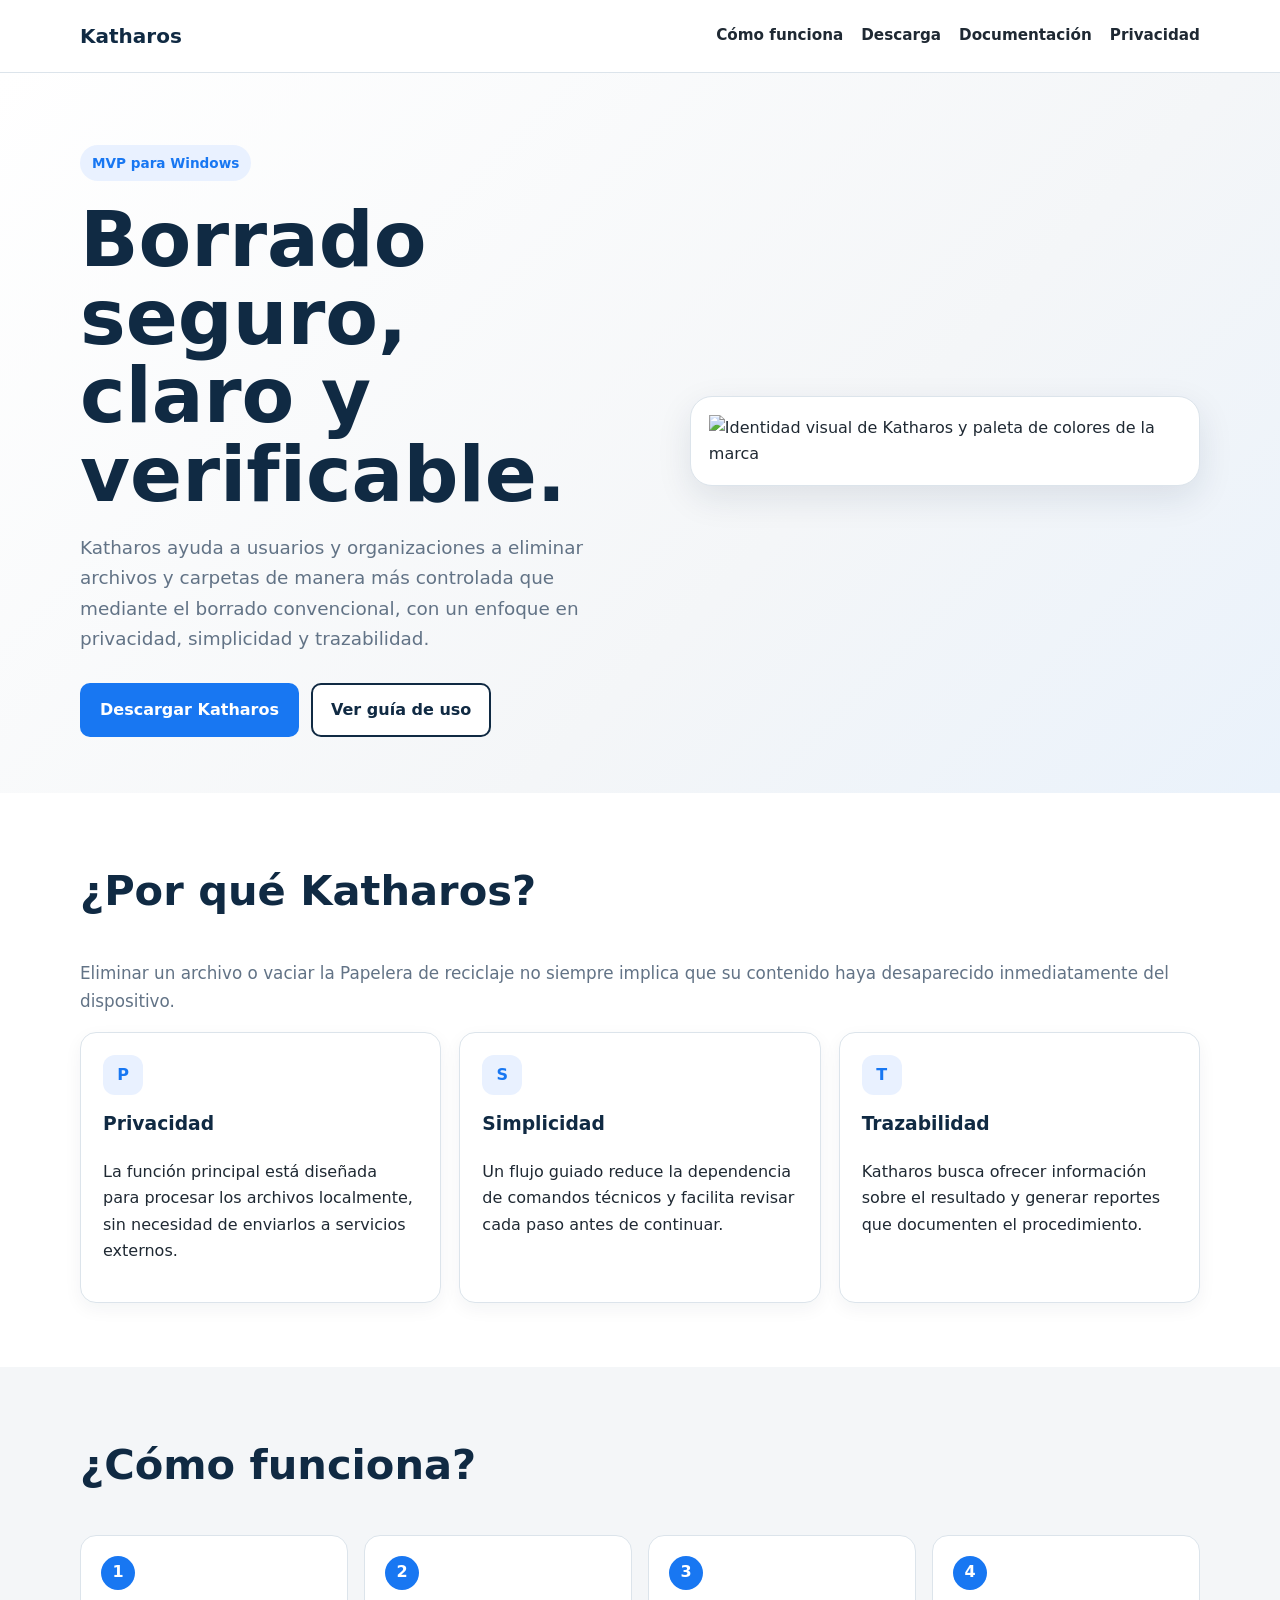
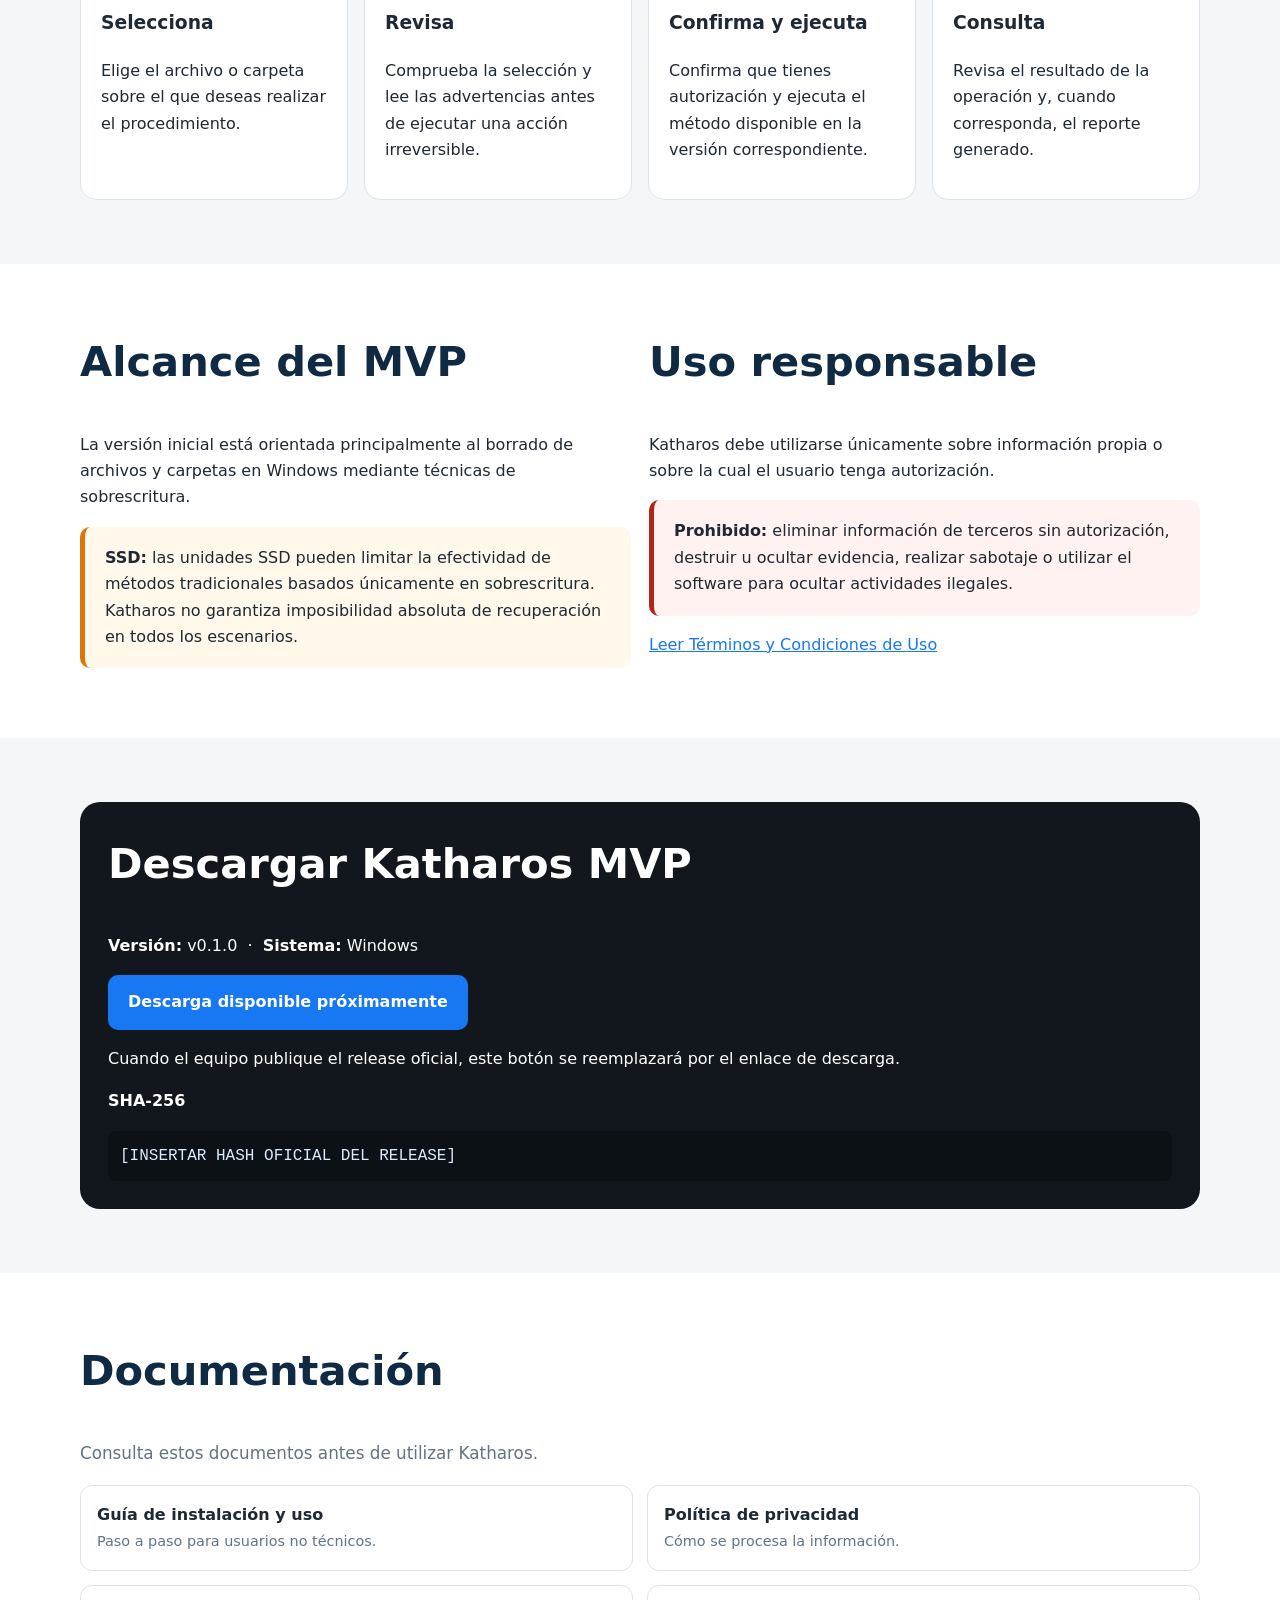
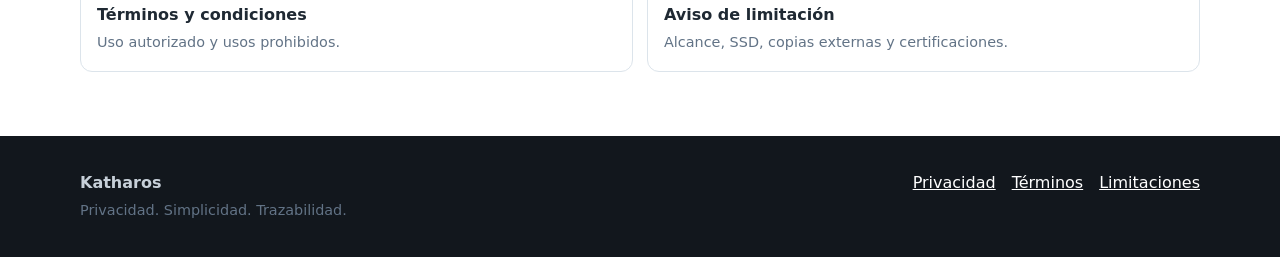
==== index.html @ a7ba5a55 "Primera versión landing Katharos" ====
<!doctype html>
<html lang="es">
<head>
  <meta charset="utf-8">
  <meta name="viewport" content="width=device-width, initial-scale=1">
  <meta name="description" content="Katharos: borrado seguro, claro y verificable para Windows.">
  <title>Katharos | Borrado seguro, claro y verificable</title>
  <link rel="stylesheet" href="styles.css">
</head>
<body>
<a class="skip-link" href="#contenido">Saltar al contenido</a>
<header>
  <div class="container nav">
    <a class="brand" href="index.html">Katharos</a>
    <nav class="nav-links" aria-label="Navegación principal">
      <a href="#como-funciona">Cómo funciona</a>
      <a href="#descarga">Descarga</a>
      <a href="#documentacion">Documentación</a>
      <a href="privacy.html">Privacidad</a>
    </nav>
  </div>
</header>
<main id="contenido">
  <section class="hero">
    <div class="container hero-grid">
      <div>
        <span class="eyebrow">MVP para Windows</span>
        <h1>Borrado seguro, claro y verificable.</h1>
        <p>Katharos ayuda a usuarios y organizaciones a eliminar archivos y carpetas de manera más controlada que mediante el borrado convencional, con un enfoque en privacidad, simplicidad y trazabilidad.</p>
        <div class="actions">
          <a class="btn btn-primary" href="#descarga">Descargar Katharos</a>
          <a class="btn btn-secondary" href="guide.html">Ver guía de uso</a>
        </div>
      </div>
      <div class="hero-card">
        <img src="assets/katharos-brand.png" alt="Identidad visual de Katharos y paleta de colores de la marca">
      </div>
    </div>
  </section>

  <section>
    <div class="container">
      <h2>¿Por qué Katharos?</h2>
      <p class="lead">Eliminar un archivo o vaciar la Papelera de reciclaje no siempre implica que su contenido haya desaparecido inmediatamente del dispositivo.</p>
      <div class="grid-3">
        <article class="card"><div class="icon">P</div><h3>Privacidad</h3><p>La función principal está diseñada para procesar los archivos localmente, sin necesidad de enviarlos a servicios externos.</p></article>
        <article class="card"><div class="icon">S</div><h3>Simplicidad</h3><p>Un flujo guiado reduce la dependencia de comandos técnicos y facilita revisar cada paso antes de continuar.</p></article>
        <article class="card"><div class="icon">T</div><h3>Trazabilidad</h3><p>Katharos busca ofrecer información sobre el resultado y generar reportes que documenten el procedimiento.</p></article>
      </div>
    </div>
  </section>

  <section id="como-funciona" class="section-alt">
    <div class="container">
      <h2>¿Cómo funciona?</h2>
      <div class="steps">
        <div class="step"><h3>Selecciona</h3><p>Elige el archivo o carpeta sobre el que deseas realizar el procedimiento.</p></div>
        <div class="step"><h3>Revisa</h3><p>Comprueba la selección y lee las advertencias antes de ejecutar una acción irreversible.</p></div>
        <div class="step"><h3>Confirma y ejecuta</h3><p>Confirma que tienes autorización y ejecuta el método disponible en la versión correspondiente.</p></div>
        <div class="step"><h3>Consulta</h3><p>Revisa el resultado de la operación y, cuando corresponda, el reporte generado.</p></div>
      </div>
    </div>
  </section>

  <section>
    <div class="container grid-2">
      <div>
        <h2>Alcance del MVP</h2>
        <p>La versión inicial está orientada principalmente al borrado de archivos y carpetas en Windows mediante técnicas de sobrescritura.</p>
        <div class="notice warning"><strong>SSD:</strong> las unidades SSD pueden limitar la efectividad de métodos tradicionales basados únicamente en sobrescritura. Katharos no garantiza imposibilidad absoluta de recuperación en todos los escenarios.</div>
      </div>
      <div>
        <h2>Uso responsable</h2>
        <p>Katharos debe utilizarse únicamente sobre información propia o sobre la cual el usuario tenga autorización.</p>
        <div class="notice danger"><strong>Prohibido:</strong> eliminar información de terceros sin autorización, destruir u ocultar evidencia, realizar sabotaje o utilizar el software para ocultar actividades ilegales.</div>
        <p><a href="terms.html">Leer Términos y Condiciones de Uso</a></p>
      </div>
    </div>
  </section>

  <section id="descarga" class="section-alt">
    <div class="container">
      <div class="download-box">
        <h2>Descargar Katharos MVP</h2>
        <p><strong>Versión:</strong> v0.1.0 &nbsp;·&nbsp; <strong>Sistema:</strong> Windows</p>
        <p><a class="btn btn-primary" href="#" aria-disabled="true" onclick="return false;">Descarga disponible próximamente</a></p>
        <p>Cuando el equipo publique el release oficial, este botón se reemplazará por el enlace de descarga.</p>
        <p><strong>SHA-256</strong></p>
        <div class="hash">[INSERTAR HASH OFICIAL DEL RELEASE]</div>
      </div>
    </div>
  </section>

  <section id="documentacion">
    <div class="container">
      <h2>Documentación</h2>
      <p class="lead">Consulta estos documentos antes de utilizar Katharos.</p>
      <div class="doc-list">
        <a class="doc-link" href="guide.html"><strong>Guía de instalación y uso</strong><br><span class="small">Paso a paso para usuarios no técnicos.</span></a>
        <a class="doc-link" href="privacy.html"><strong>Política de privacidad</strong><br><span class="small">Cómo se procesa la información.</span></a>
        <a class="doc-link" href="terms.html"><strong>Términos y condiciones</strong><br><span class="small">Uso autorizado y usos prohibidos.</span></a>
        <a class="doc-link" href="disclaimer.html"><strong>Aviso de limitación</strong><br><span class="small">Alcance, SSD, copias externas y certificaciones.</span></a>
      </div>
    </div>
  </section>
</main>
<footer>
  <div class="container footer-grid">
    <div><strong>Katharos</strong><br><span class="small">Privacidad. Simplicidad. Trazabilidad.</span></div>
    <div class="footer-links"><a href="privacy.html">Privacidad</a><a href="terms.html">Términos</a><a href="disclaimer.html">Limitaciones</a></div>
  </div>
</footer>
</body>
</html>
---- styles.css ----
:root{
  --primary:#102A43;
  --secondary:#1877F2;
  --graphite:#12171D;
  --light:#F4F6F8;
  --text:#1F2933;
  --success:#20A36A;
  --white:#ffffff;
  --muted:#627386;
  --border:#dce4eb;
  --shadow:0 12px 35px rgba(16,42,67,.10);
}
*{box-sizing:border-box}
html{scroll-behavior:smooth}
body{margin:0;font-family:Inter,ui-sans-serif,system-ui,-apple-system,BlinkMacSystemFont,"Segoe UI",sans-serif;color:var(--text);background:var(--white);line-height:1.65}
a{color:var(--secondary)}
img{max-width:100%;display:block}
.container{width:min(1120px,calc(100% - 32px));margin-inline:auto}
.skip-link{position:absolute;left:-9999px;top:auto}.skip-link:focus{left:16px;top:16px;background:#fff;padding:10px 14px;z-index:999;border-radius:8px}
header{position:sticky;top:0;z-index:20;background:rgba(255,255,255,.96);border-bottom:1px solid var(--border);backdrop-filter:blur(10px)}
.nav{display:flex;align-items:center;justify-content:space-between;min-height:72px;gap:20px}.brand{font-weight:800;font-size:1.25rem;color:var(--primary);text-decoration:none}.nav-links{display:flex;gap:18px;flex-wrap:wrap}.nav-links a{text-decoration:none;color:var(--text);font-weight:600;font-size:.95rem}.nav-links a:hover,.nav-links a:focus{color:var(--secondary)}
.hero{background:linear-gradient(135deg,#fff 0%,var(--light) 62%,#eaf2fb 100%);padding:72px 0 56px}.hero-grid{display:grid;grid-template-columns:1.05fr .95fr;gap:46px;align-items:center}.eyebrow{display:inline-flex;align-items:center;gap:8px;background:#e9f1ff;color:var(--secondary);font-weight:800;border-radius:999px;padding:7px 12px;font-size:.85rem}.hero h1{font-size:clamp(2.4rem,6vw,4.8rem);line-height:1.02;margin:.25em 0;color:var(--primary)}.hero p{font-size:1.15rem;color:var(--muted);max-width:680px}.actions{display:flex;gap:12px;flex-wrap:wrap;margin-top:28px}.btn{display:inline-flex;align-items:center;justify-content:center;padding:12px 18px;border-radius:10px;text-decoration:none;font-weight:800;border:2px solid transparent}.btn-primary{background:var(--secondary);color:#fff}.btn-primary:hover{filter:brightness(.95)}.btn-secondary{border-color:var(--primary);color:var(--primary);background:#fff}.hero-card{background:#fff;border:1px solid var(--border);border-radius:22px;padding:18px;box-shadow:var(--shadow)}
section{padding:64px 0}.section-alt{background:var(--light)}h2{font-size:clamp(1.8rem,4vw,2.6rem);color:var(--primary);margin-top:0}.lead{color:var(--muted);font-size:1.05rem}.grid-3{display:grid;grid-template-columns:repeat(3,1fr);gap:18px}.grid-2{display:grid;grid-template-columns:repeat(2,1fr);gap:18px}.card{background:#fff;border:1px solid var(--border);border-radius:16px;padding:22px;box-shadow:0 6px 18px rgba(16,42,67,.05)}.card h3{margin-top:0;color:var(--primary)}.icon{width:40px;height:40px;border-radius:12px;background:#e9f1ff;color:var(--secondary);display:grid;place-items:center;font-weight:900;margin-bottom:14px}.steps{counter-reset:step;display:grid;grid-template-columns:repeat(4,1fr);gap:16px}.step{background:#fff;border:1px solid var(--border);border-radius:16px;padding:20px}.step:before{counter-increment:step;content:counter(step);display:grid;place-items:center;width:34px;height:34px;border-radius:50%;background:var(--secondary);color:#fff;font-weight:900;margin-bottom:12px}.notice{border-left:5px solid var(--success);background:#edf9f4;padding:18px 20px;border-radius:10px}.warning{border-left-color:#d97706;background:#fff8eb}.danger{border-left-color:#b42318;background:#fff2f0}.download-box{background:var(--graphite);color:#fff;border-radius:20px;padding:28px}.download-box h2{color:#fff}.hash{font-family:ui-monospace,SFMono-Regular,Menlo,monospace;background:#0c1116;padding:12px;border-radius:8px;overflow:auto;color:#dbeafe}.doc-list{display:grid;grid-template-columns:repeat(2,1fr);gap:14px}.doc-link{display:block;border:1px solid var(--border);border-radius:12px;padding:16px;text-decoration:none;color:var(--text);background:#fff}.doc-link:hover{border-color:var(--secondary);transform:translateY(-1px)}
footer{background:var(--graphite);color:#c7d0d9;padding:34px 0}.footer-grid{display:flex;justify-content:space-between;gap:24px;flex-wrap:wrap}.footer-links{display:flex;gap:16px;flex-wrap:wrap}.footer-links a{color:#fff}.small{font-size:.9rem;color:var(--muted)}
.page-hero{background:var(--primary);color:#fff;padding:52px 0}.page-hero h1{margin:0;color:#fff}.page-content{padding:52px 0}.page-content h2{font-size:1.55rem;margin-top:2rem}.page-content h3{color:var(--primary);margin-top:1.6rem}.checklist li{margin:.4rem 0}
@media(max-width:850px){.hero-grid,.grid-3,.grid-2,.steps,.doc-list{grid-template-columns:1fr}.nav{align-items:flex-start;padding:14px 0}.nav-links{justify-content:flex-end}.hero{padding-top:44px}.hero-card{order:-1}.steps{gap:12px}}
@media(max-width:600px){.nav{flex-direction:column}.nav-links{gap:12px}.hero h1{font-size:2.6rem}section{padding:48px 0}.actions .btn{width:100%}}
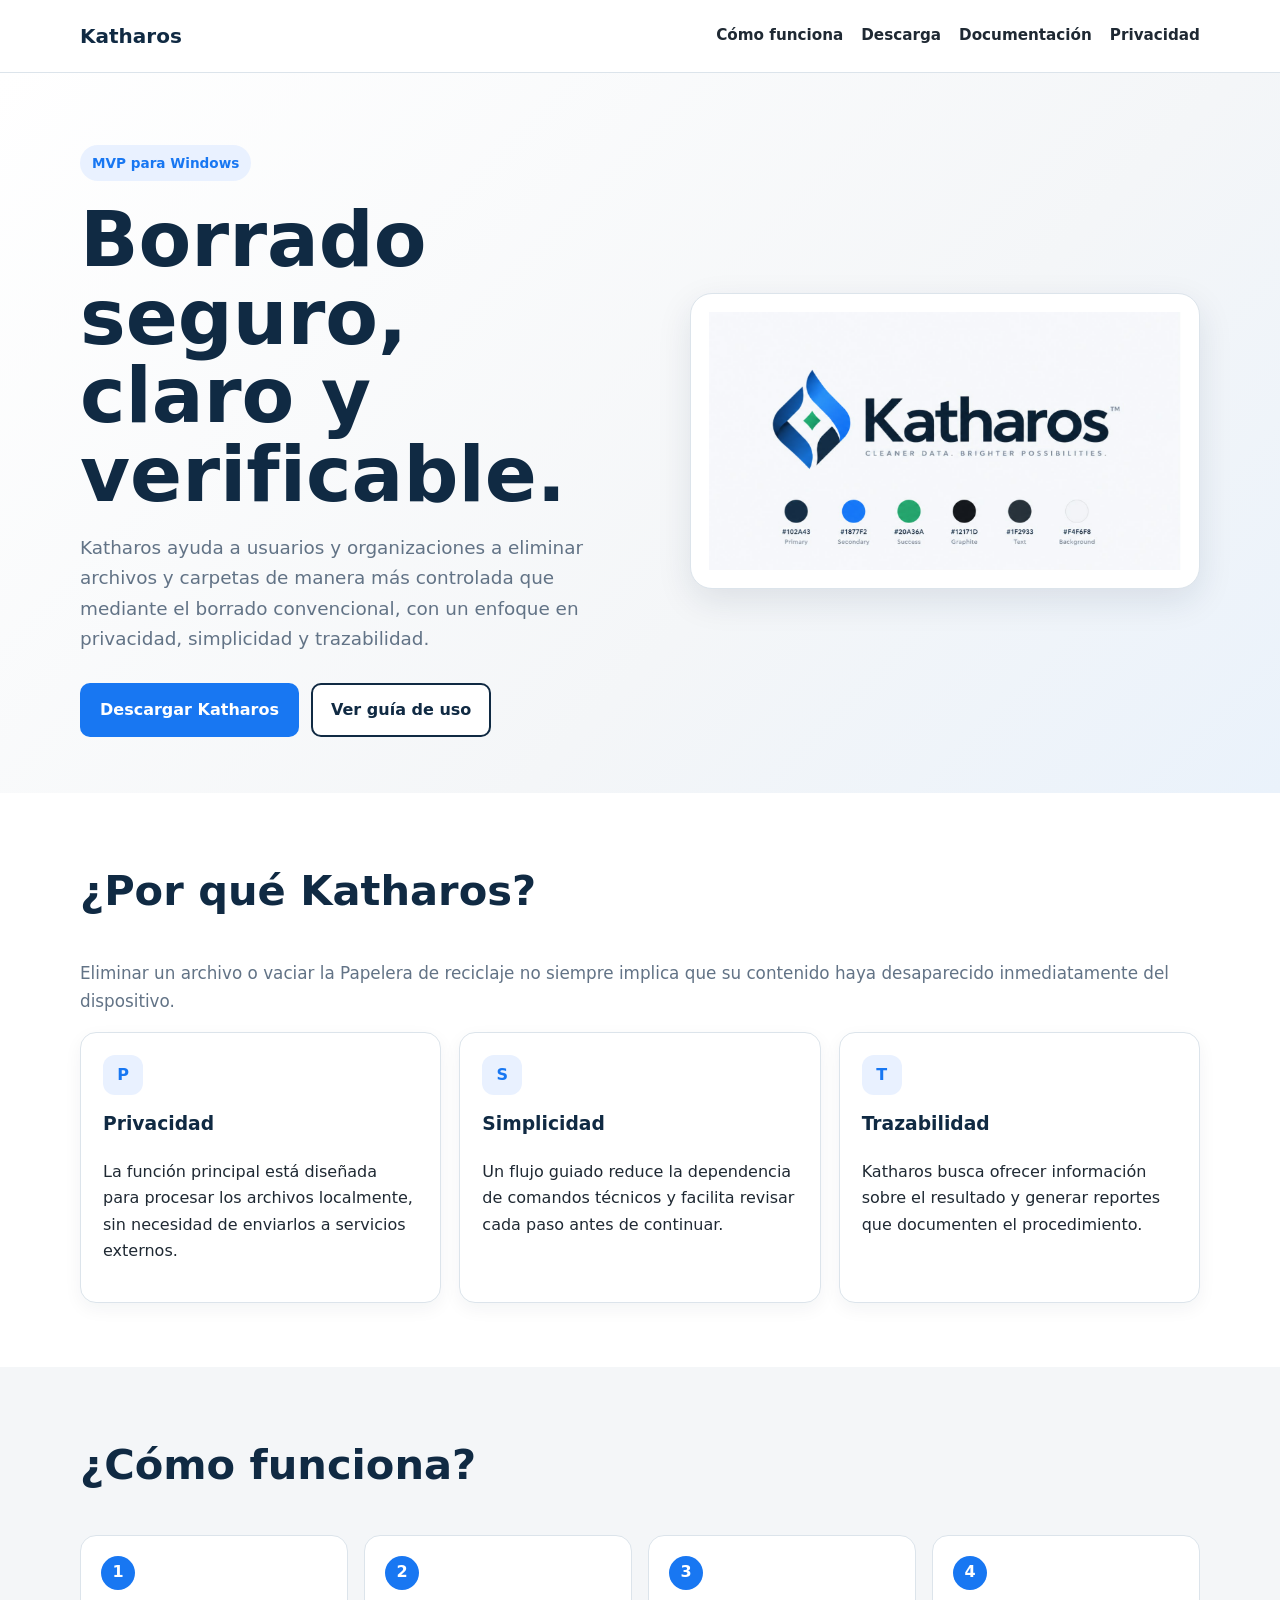
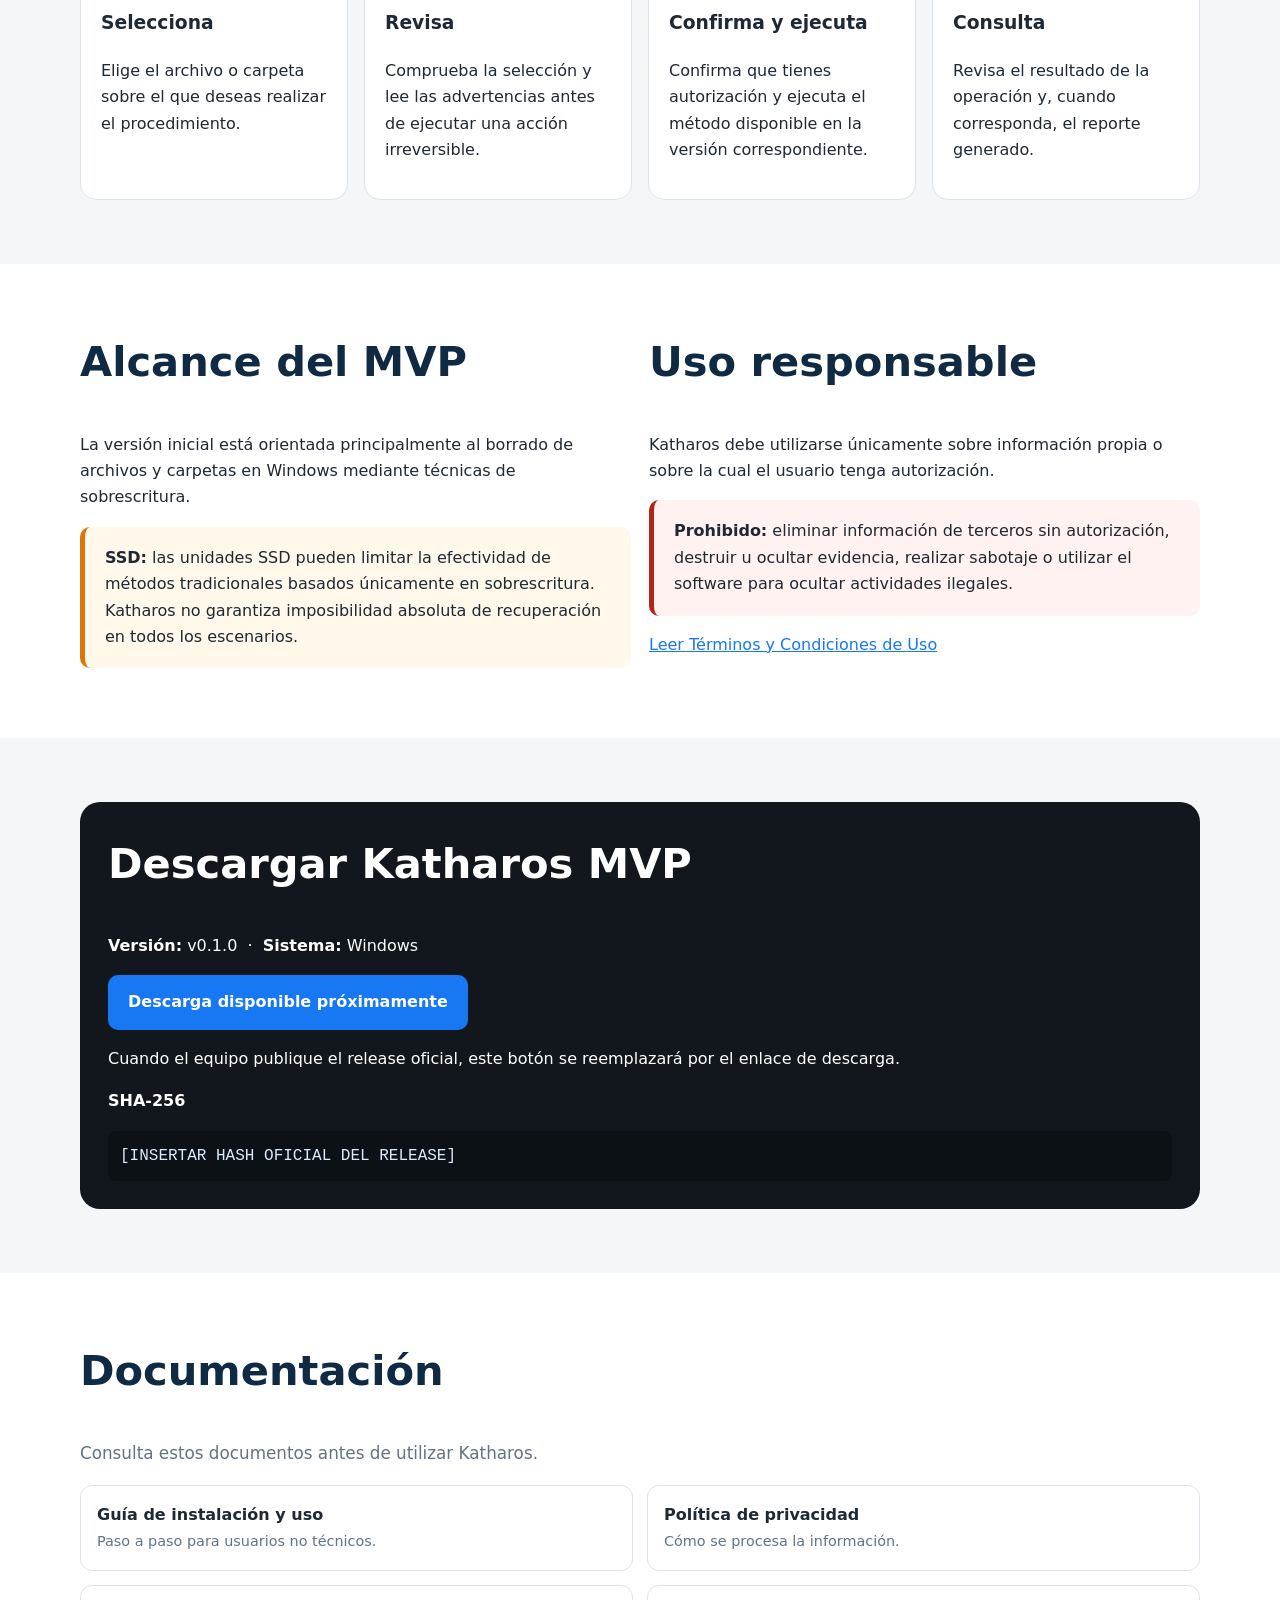
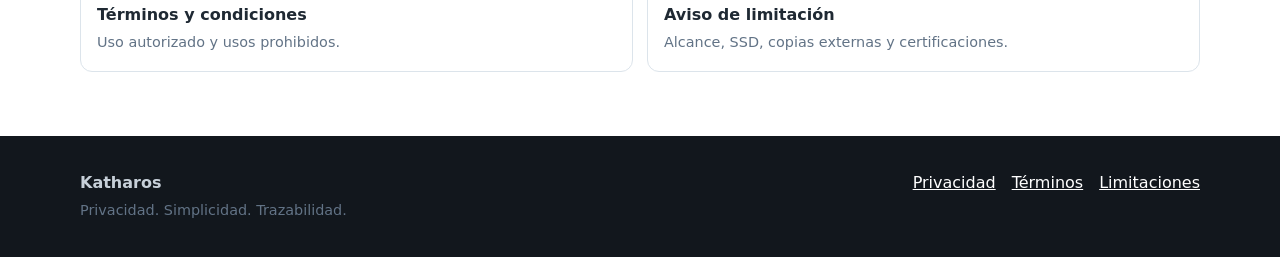
==== commit 288916c7: "corregir ruta del logo" ====
--- a/index.html
+++ b/index.html
@@ -33,7 +33,7 @@
         </div>
       </div>
       <div class="hero-card">
-        <img src="assets/katharos-brand.png" alt="Identidad visual de Katharos y paleta de colores de la marca">
+        <img src="katharos-brand.png" alt="Identidad visual de Katharos y paleta de colores de la marca">
       </div>
     </div>
   </section>
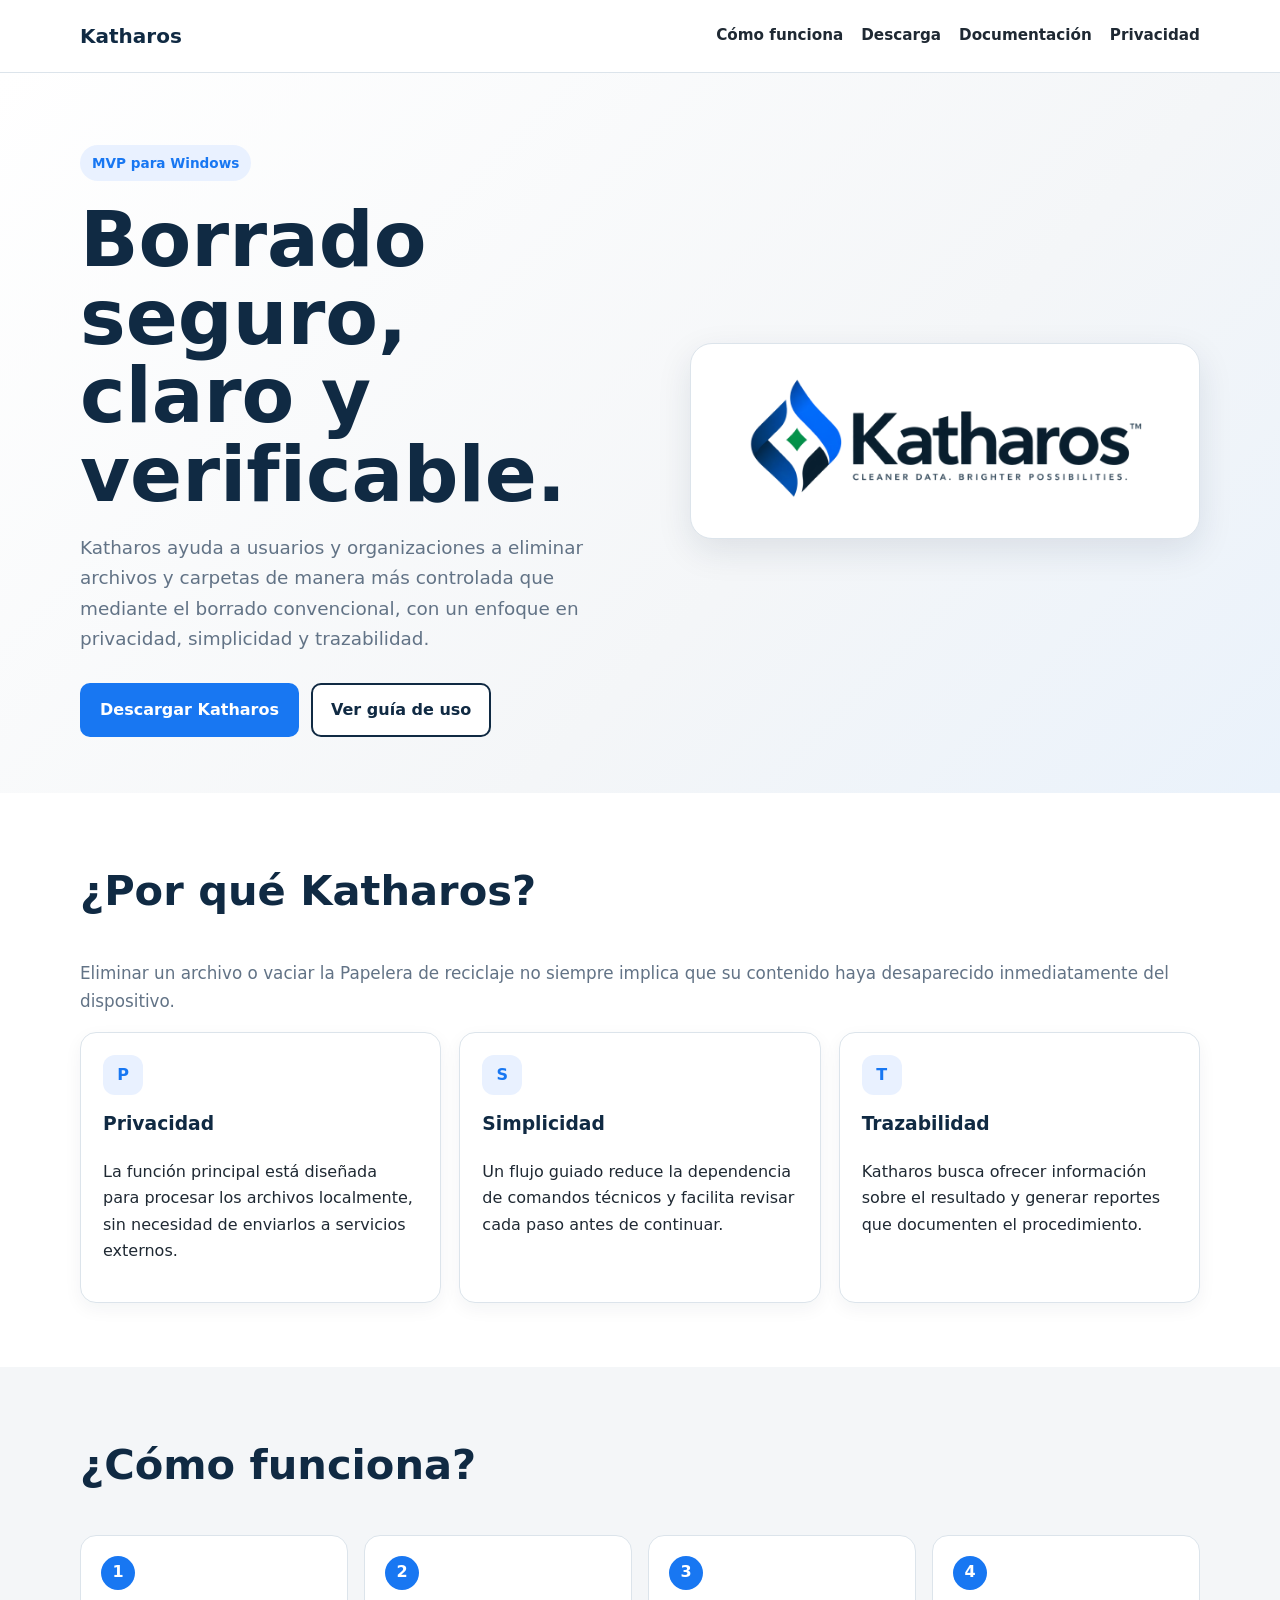
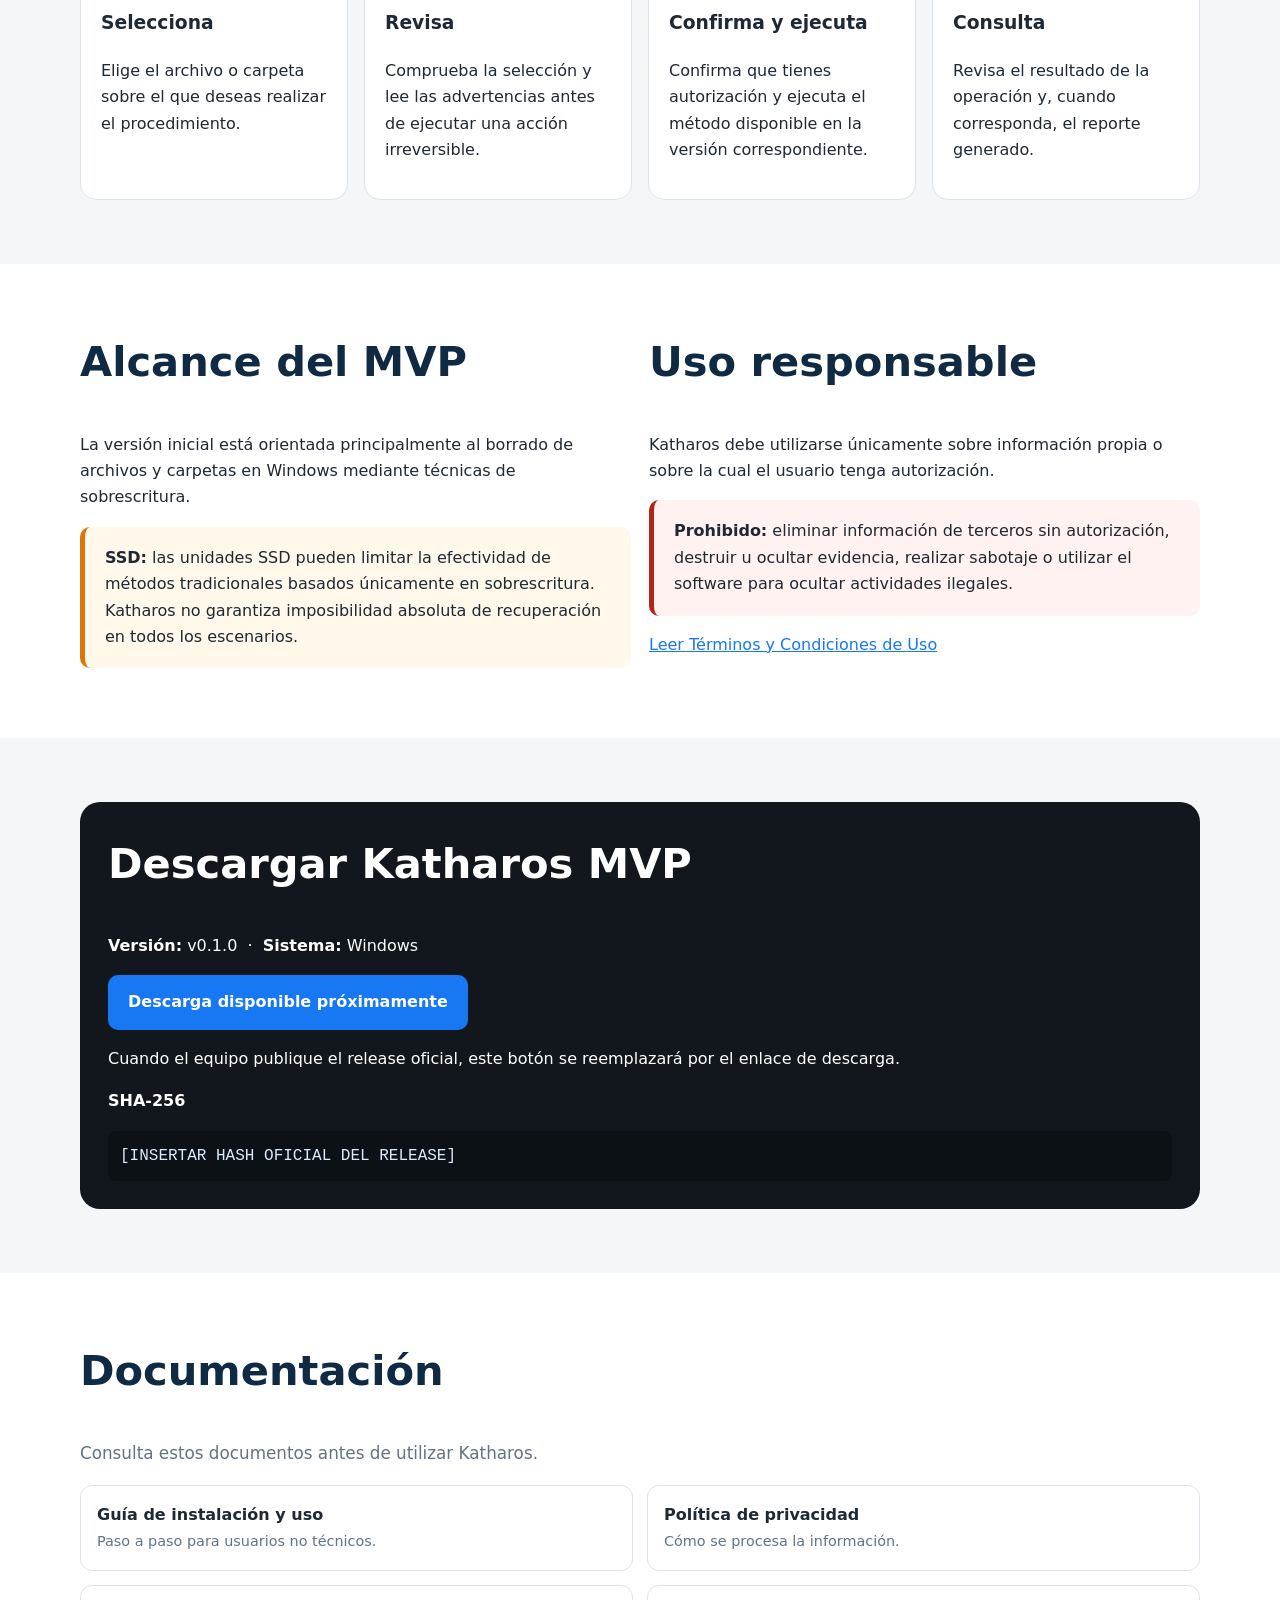
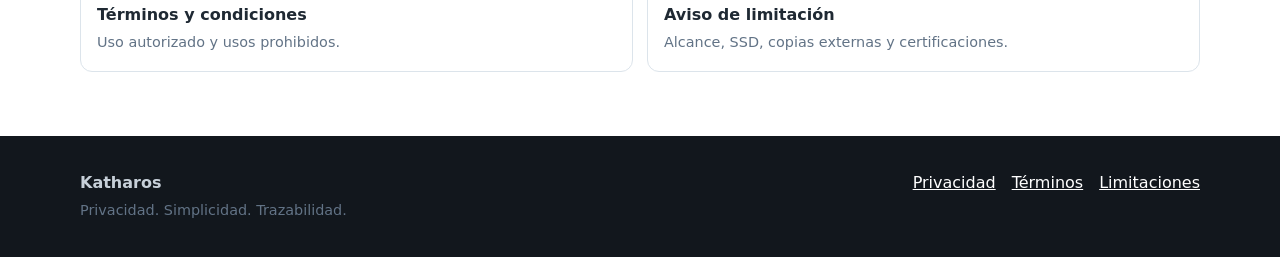
==== commit 3c3436b9: "Actualizar logo de Katharos limpio" ====
--- a/index.html
+++ b/index.html
@@ -33,7 +33,7 @@
         </div>
       </div>
       <div class="hero-card">
-        <img src="katharos-brand.png" alt="Identidad visual de Katharos y paleta de colores de la marca">
+        <img src="katharos-brand.png.png" alt="Identidad visual de Katharos y paleta de colores de la marca">
       </div>
     </div>
   </section>
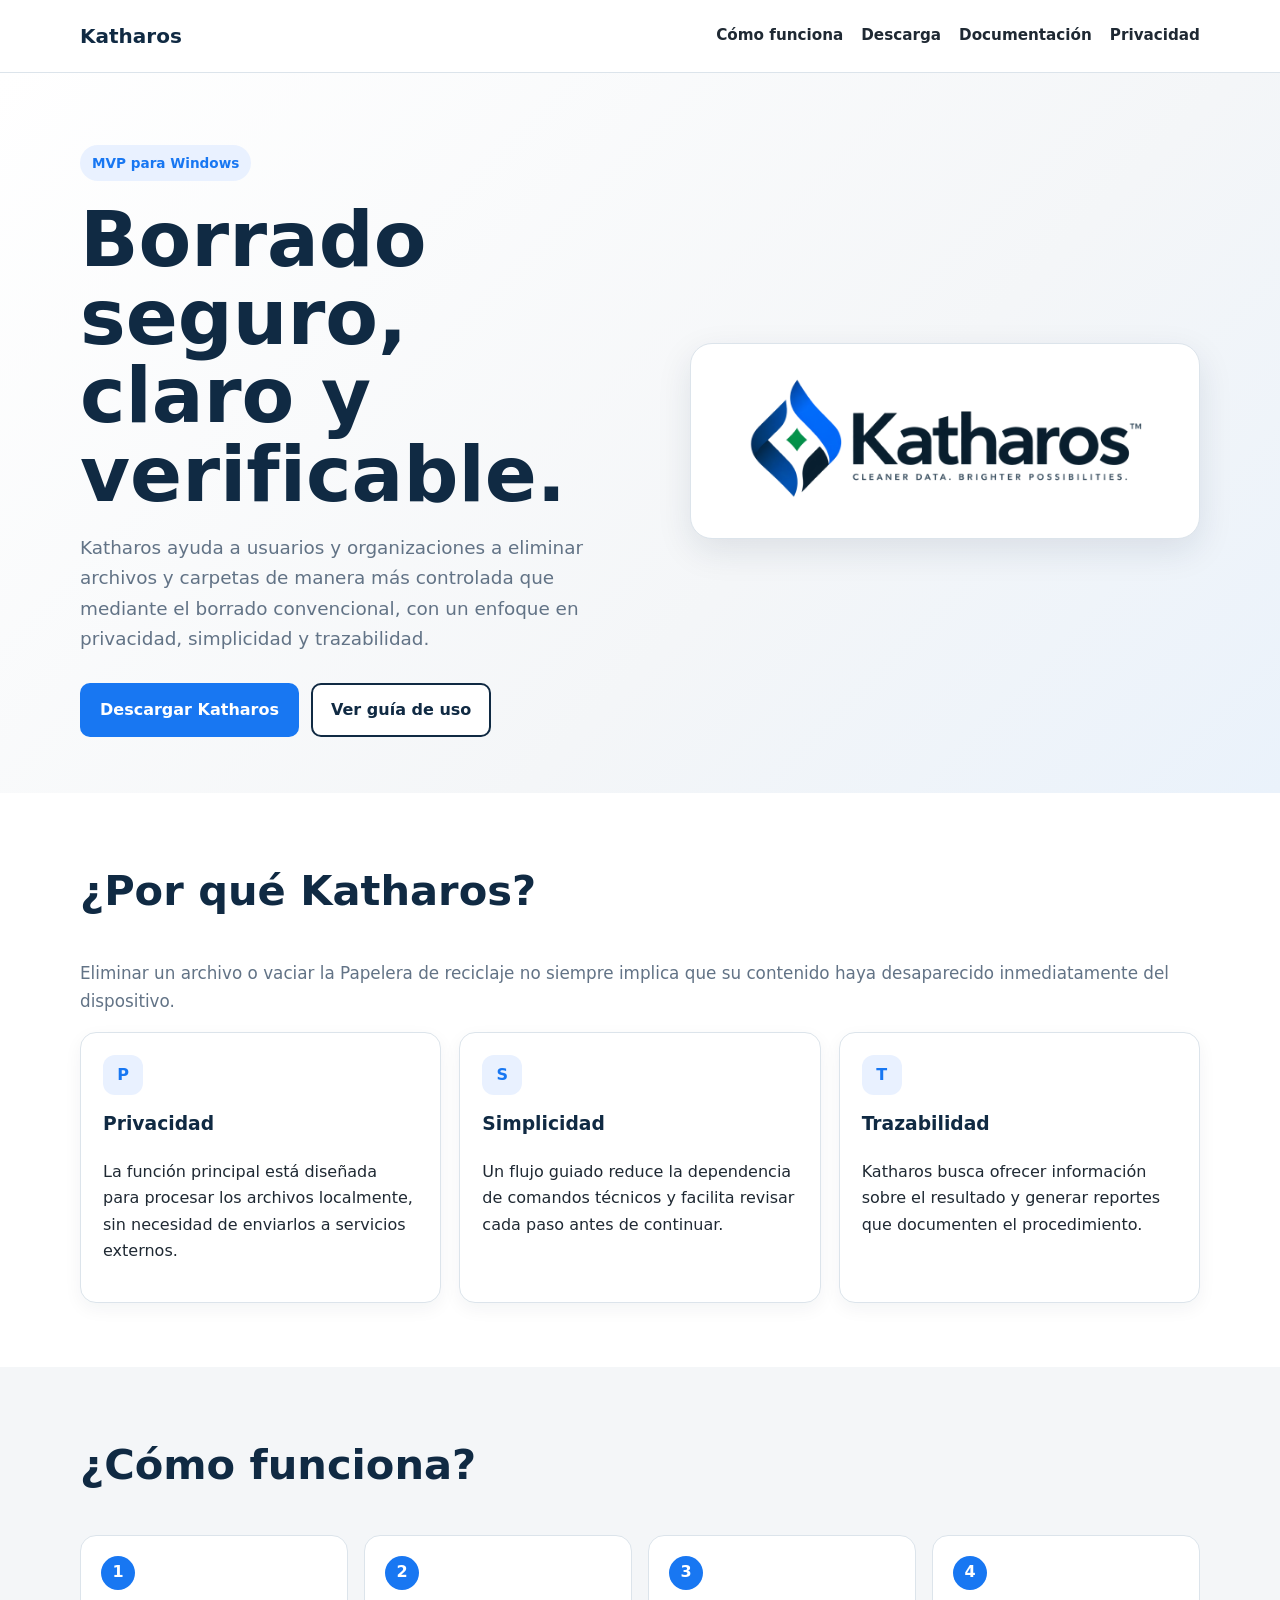
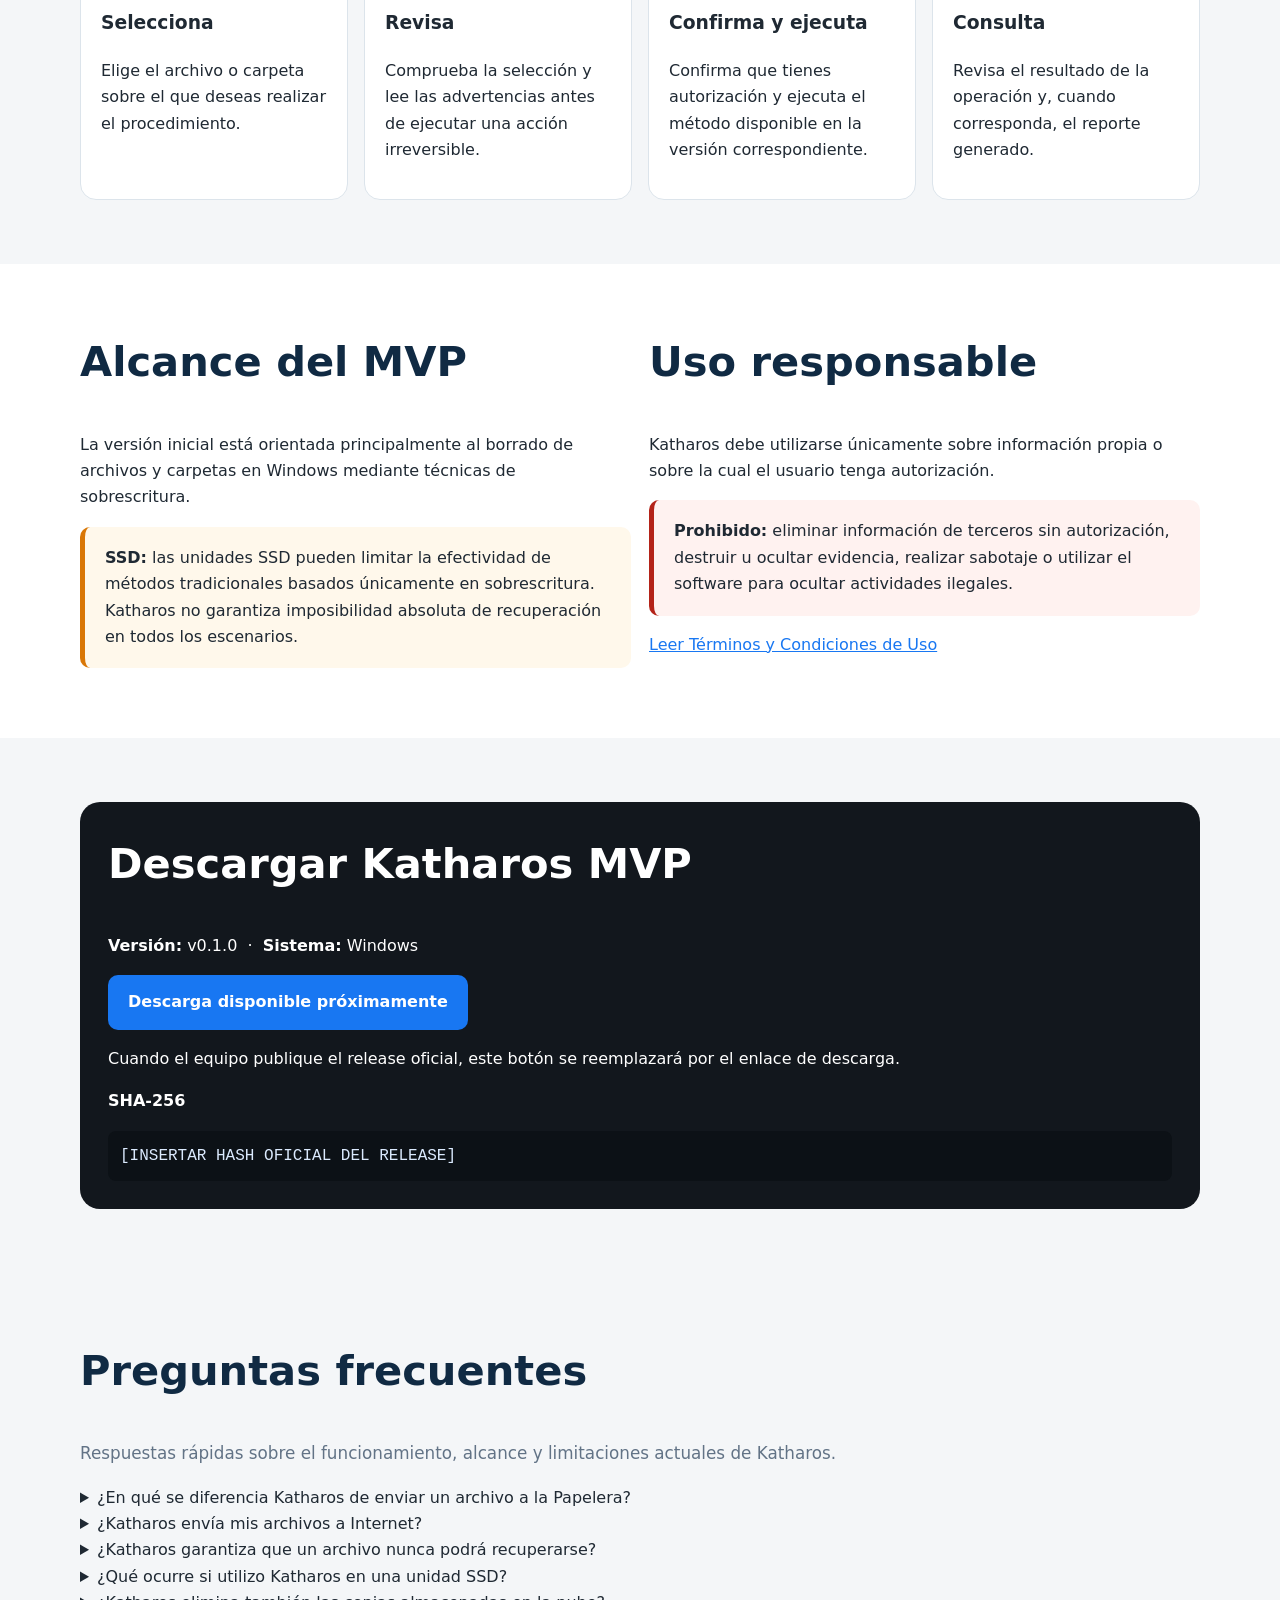
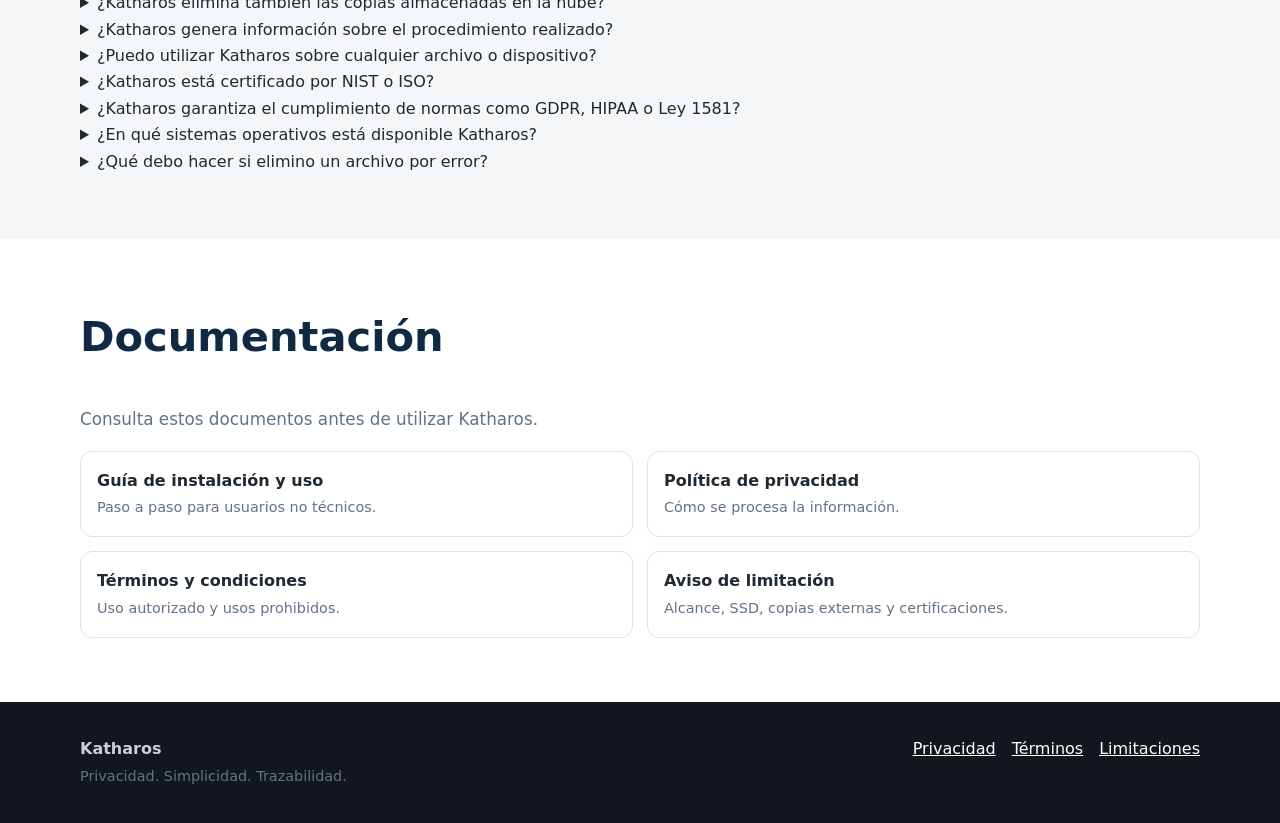
==== commit 2bf530f4: "Agregar sección FAQ a la landing" ====
--- a/index.html
+++ b/index.html
@@ -2,10 +2,19 @@
 <html lang="es">
 <head>
   <meta charset="utf-8">
-  <meta name="viewport" content="width=device-width, initial-scale=1">
-  <meta name="description" content="Katharos: borrado seguro, claro y verificable para Windows.">
-  <title>Katharos | Borrado seguro, claro y verificable</title>
-  <link rel="stylesheet" href="styles.css">
+    <meta name="viewport" content="width=device-width, initial-scale=1">
+
+    <meta name="description" content="Katharos: borrado seguro, claro y verificable para Windows.">
+
+    <title>Katharos | Borrado seguro, claro y verificable</title>
+
+    <meta property="og:title" content="Katharos | Borrado seguro, claro y verificable">
+    <meta property="og:description" content="Katharos ayuda a usuarios y organizaciones a eliminar archivos y carpetas de manera más controlada, con un enfoque en privacidad, simplicidad y trazabilidad.">
+    <meta property="og:type" content="website">
+    <meta property="og:image" content="katharos-brand.png.png">
+
+    <link rel="icon" type="image/png" href="katharos-brand.png.png">
+    <link rel="stylesheet" href="styles.css">
 </head>
 <body>
 <a class="skip-link" href="#contenido">Saltar al contenido</a>
@@ -90,7 +99,120 @@
       </div>
     </div>
   </section>
-
+<section id="faq" class="section-alt">
+  <div class="container">
+
+    <h2>Preguntas frecuentes</h2>
+
+    <p class="lead">
+      Respuestas rápidas sobre el funcionamiento, alcance y limitaciones actuales de Katharos.
+    </p>
+
+    <div class="faq-list">
+
+      <details>
+        <summary>¿En qué se diferencia Katharos de enviar un archivo a la Papelera?</summary>
+        <p>
+          El borrado convencional puede eliminar la referencia visible de un archivo sin garantizar
+          que sus datos desaparezcan inmediatamente del dispositivo. Katharos busca realizar un
+          procedimiento más controlado mediante técnicas de sobrescritura y proporcionar información
+          sobre la operación realizada.
+        </p>
+      </details>
+
+      <details>
+        <summary>¿Katharos envía mis archivos a Internet?</summary>
+        <p>
+          La función principal del MVP está diseñada para procesar los archivos localmente en el
+          dispositivo, sin necesidad de cargar su contenido a servidores externos para realizar
+          el procedimiento de borrado.
+        </p>
+      </details>
+
+      <details>
+        <summary>¿Katharos garantiza que un archivo nunca podrá recuperarse?</summary>
+        <p>
+          No. Katharos no afirma que los datos sean imposibles de recuperar bajo cualquier
+          circunstancia. Los resultados pueden variar según el tipo de almacenamiento, el sistema
+          de archivos, el hardware y la existencia de otras copias de la información.
+        </p>
+      </details>
+
+      <details>
+        <summary>¿Qué ocurre si utilizo Katharos en una unidad SSD?</summary>
+        <p>
+          Las unidades SSD utilizan mecanismos internos de administración de almacenamiento que
+          pueden limitar la efectividad de los métodos tradicionales basados únicamente en
+          sobrescritura. Por esta razón, Katharos no garantiza una eliminación irreversible en
+          todos los escenarios relacionados con unidades SSD.
+        </p>
+      </details>
+
+      <details>
+        <summary>¿Katharos elimina también las copias almacenadas en la nube?</summary>
+        <p>
+          No. Katharos actúa sobre los elementos seleccionados en el entorno donde se ejecuta.
+          Las copias existentes en servicios de almacenamiento en la nube, backups, otros
+          dispositivos o sistemas de sincronización deben gestionarse de manera independiente.
+        </p>
+      </details>
+
+      <details>
+        <summary>¿Katharos genera información sobre el procedimiento realizado?</summary>
+        <p>
+          Katharos puede generar información y reportes relacionados con la operación realizada,
+          permitiendo al usuario consultar posteriormente el resultado del procedimiento.
+        </p>
+      </details>
+
+      <details>
+        <summary>¿Puedo utilizar Katharos sobre cualquier archivo o dispositivo?</summary>
+        <p>
+          Katharos debe utilizarse únicamente sobre archivos, dispositivos o información propios
+          o sobre los cuales el usuario cuente con autorización. No debe utilizarse para eliminar
+          información de terceros sin autorización, destruir evidencia, ocultar actividades
+          ilegales o realizar acciones no autorizadas.
+        </p>
+      </details>
+
+      <details>
+        <summary>¿Katharos está certificado por NIST o ISO?</summary>
+        <p>
+          No. Katharos no debe presentarse como certificado por NIST, ISO u otra entidad mientras
+          no exista una certificación formal y verificable que respalde dicha afirmación.
+        </p>
+      </details>
+
+      <details>
+        <summary>¿Katharos garantiza el cumplimiento de normas como GDPR, HIPAA o Ley 1581?</summary>
+        <p>
+          No. El uso de Katharos no implica por sí mismo el cumplimiento automático de leyes,
+          normas o estándares específicos. Cada usuario u organización debe evaluar sus propias
+          obligaciones legales y regulatorias.
+        </p>
+      </details>
+
+      <details>
+        <summary>¿En qué sistemas operativos está disponible Katharos?</summary>
+        <p>
+          El MVP actual está orientado a Windows. El proyecto contempla preparar una versión para
+          macOS en una etapa posterior del desarrollo.
+        </p>
+      </details>
+
+      <details>
+        <summary>¿Qué debo hacer si elimino un archivo por error?</summary>
+        <p>
+          Algunas operaciones realizadas con Katharos pueden ser irreversibles. Por esta razón,
+          el usuario debe revisar cuidadosamente los archivos o carpetas seleccionados antes de
+          confirmar el procedimiento.
+        </p>
+      </details>
+
+    </div>
+
+  </div>
+</section>
   <section id="documentacion">
     <div class="container">
       <h2>Documentación</h2>
--- a/styles.css
+++ b/styles.css
@@ -24,4 +24,46 @@
 footer{background:var(--graphite);color:#c7d0d9;padding:34px 0}.footer-grid{display:flex;justify-content:space-between;gap:24px;flex-wrap:wrap}.footer-links{display:flex;gap:16px;flex-wrap:wrap}.footer-links a{color:#fff}.small{font-size:.9rem;color:var(--muted)}
 .page-hero{background:var(--primary);color:#fff;padding:52px 0}.page-hero h1{margin:0;color:#fff}.page-content{padding:52px 0}.page-content h2{font-size:1.55rem;margin-top:2rem}.page-content h3{color:var(--primary);margin-top:1.6rem}.checklist li{margin:.4rem 0}
 @media(max-width:850px){.hero-grid,.grid-3,.grid-2,.steps,.doc-list{grid-template-columns:1fr}.nav{align-items:flex-start;padding:14px 0}.nav-links{justify-content:flex-end}.hero{padding-top:44px}.hero-card{order:-1}.steps{gap:12px}}
-@media(max-width:600px){.nav{flex-direction:column}.nav-links{gap:12px}.hero h1{font-size:2.6rem}section{padding:48px 0}.actions .btn{width:100%}}
+@media(max-width:600px){.nav{flex-direction:column}.nav-links{gap:12px}.hero h1{font-size:2.6rem}section{padding:48px 0}.actions .btn{width:100%}}.terms-acceptance {
+  margin-top: 2rem;
+  padding: 1.5rem;
+  border: 1px solid #d9e2ec;
+  border-radius: 12px;
+  background: #f4f6f8;
+}
+
+.terms-acceptance label {
+  display: flex;
+  align-items: center;
+  gap: 0.75rem;
+  font-weight: 600;
+  color: #1f2933;
+}
+
+.terms-acceptance input[type="checkbox"] {
+  width: 20px;
+  height: 20px;
+  cursor: pointer;
+}
+
+.terms-acceptance button {
+  margin-top: 1rem;
+  padding: 0.8rem 1.25rem;
+  border: none;
+  border-radius: 8px;
+  background: #1877f2;
+  color: white;
+  font-weight: 600;
+  cursor: pointer;
+}
+
+.terms-acceptance button:disabled {
+  opacity: 0.45;
+  cursor: not-allowed;
+}
+
+#acceptanceMessage {
+  margin-top: 1rem;
+  color: #20a36a;
+  font-weight: 600;
+}
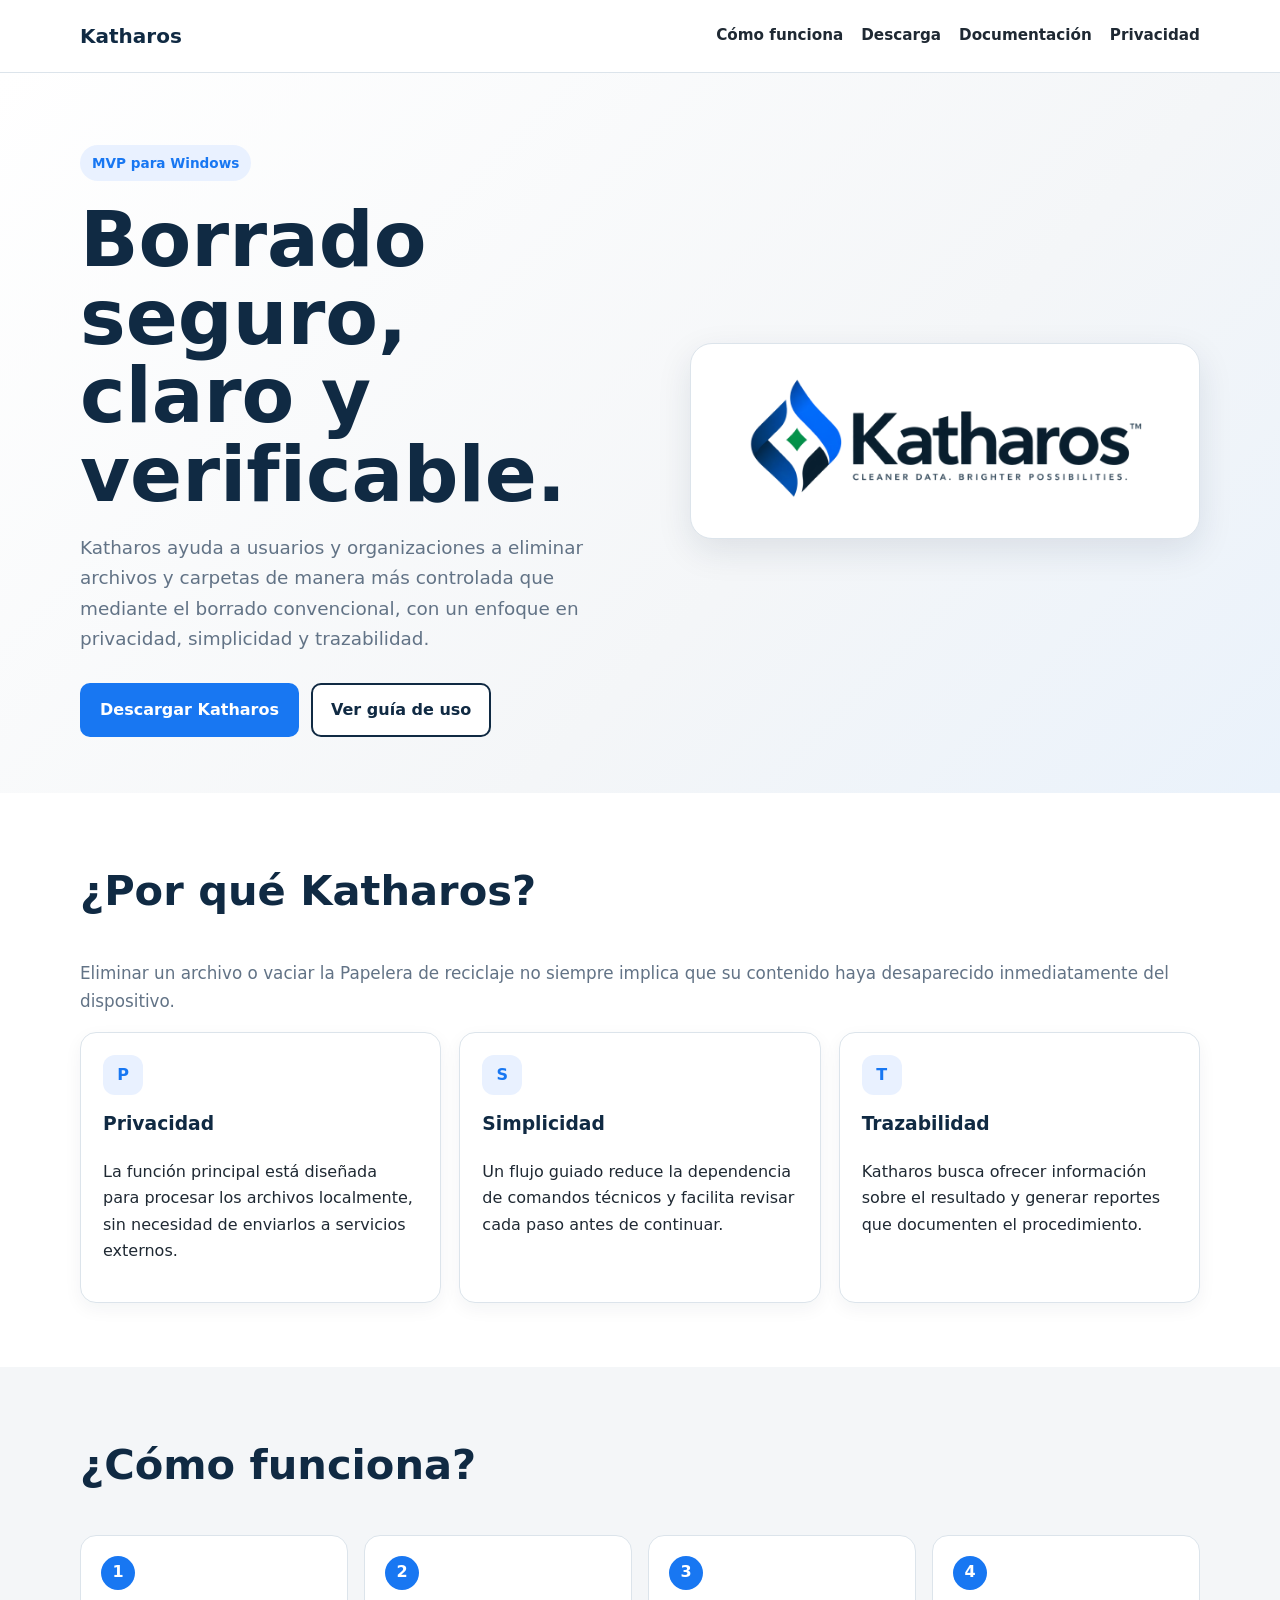
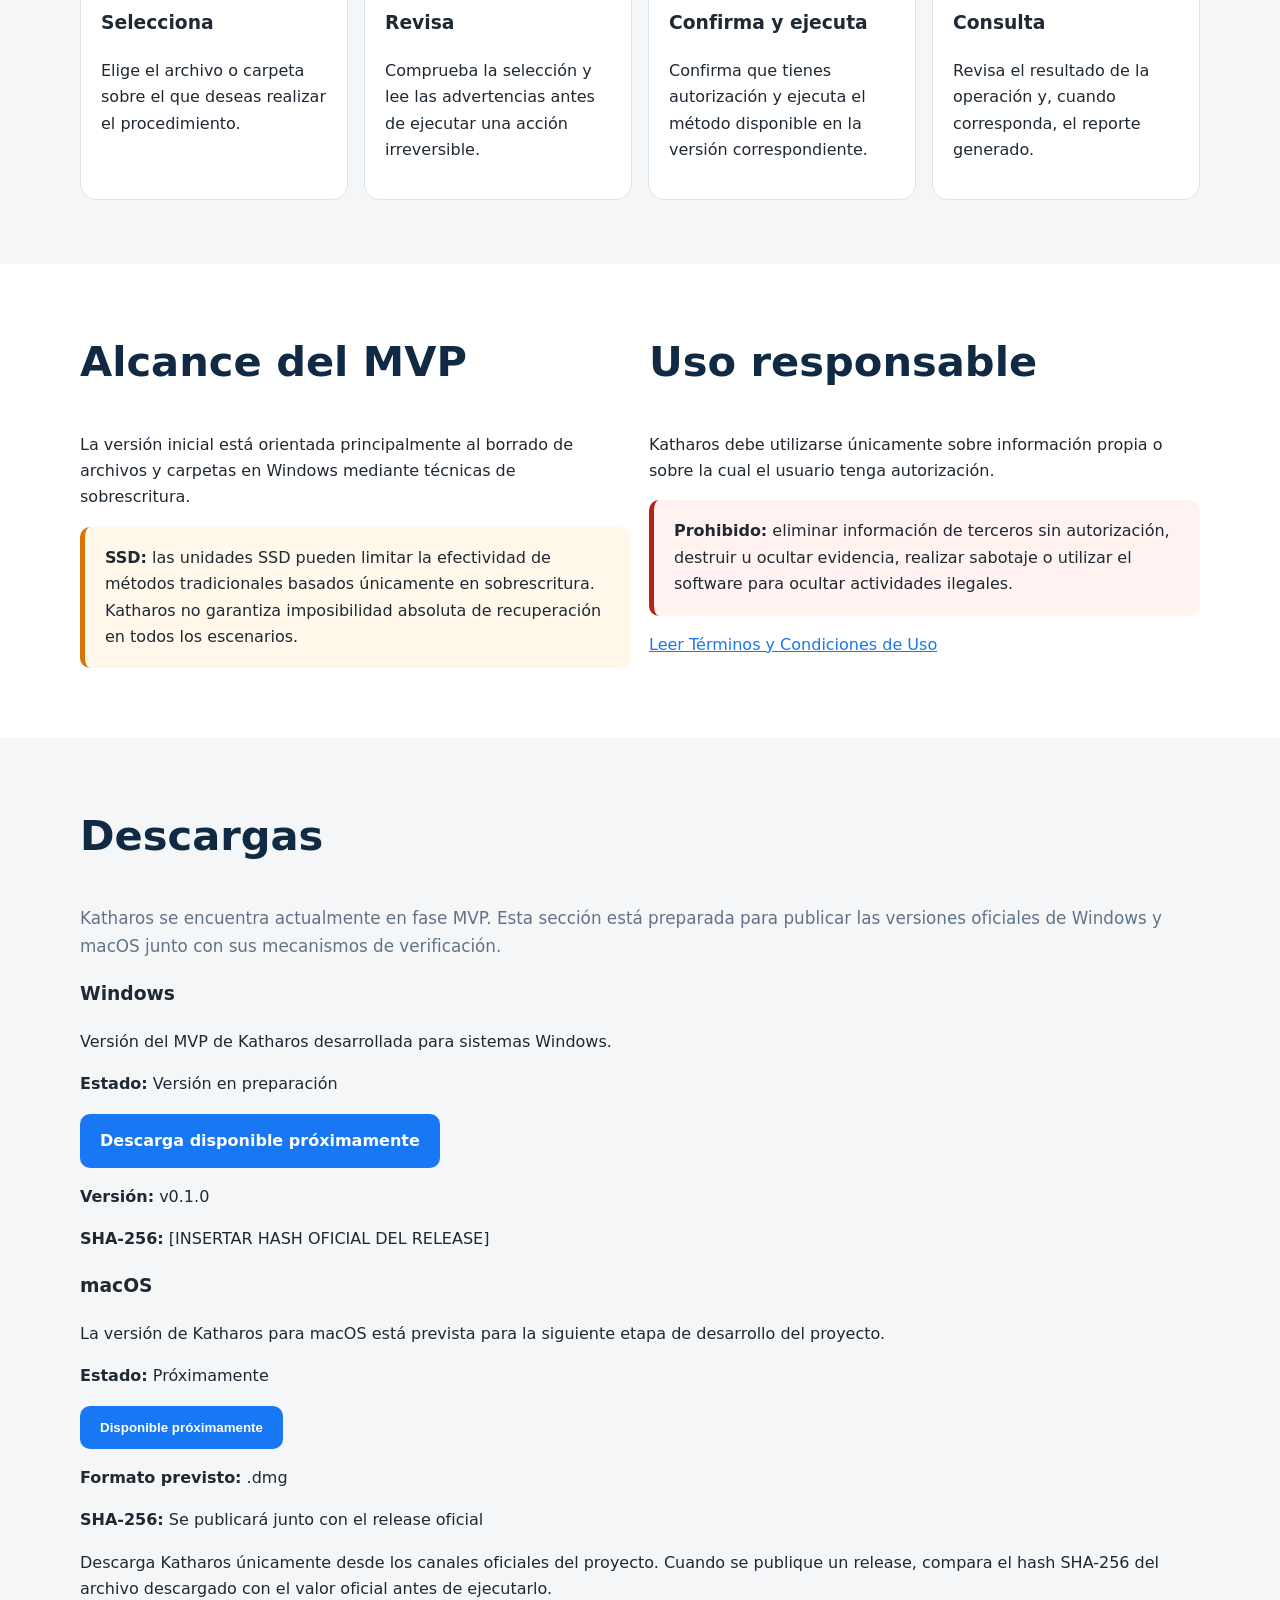
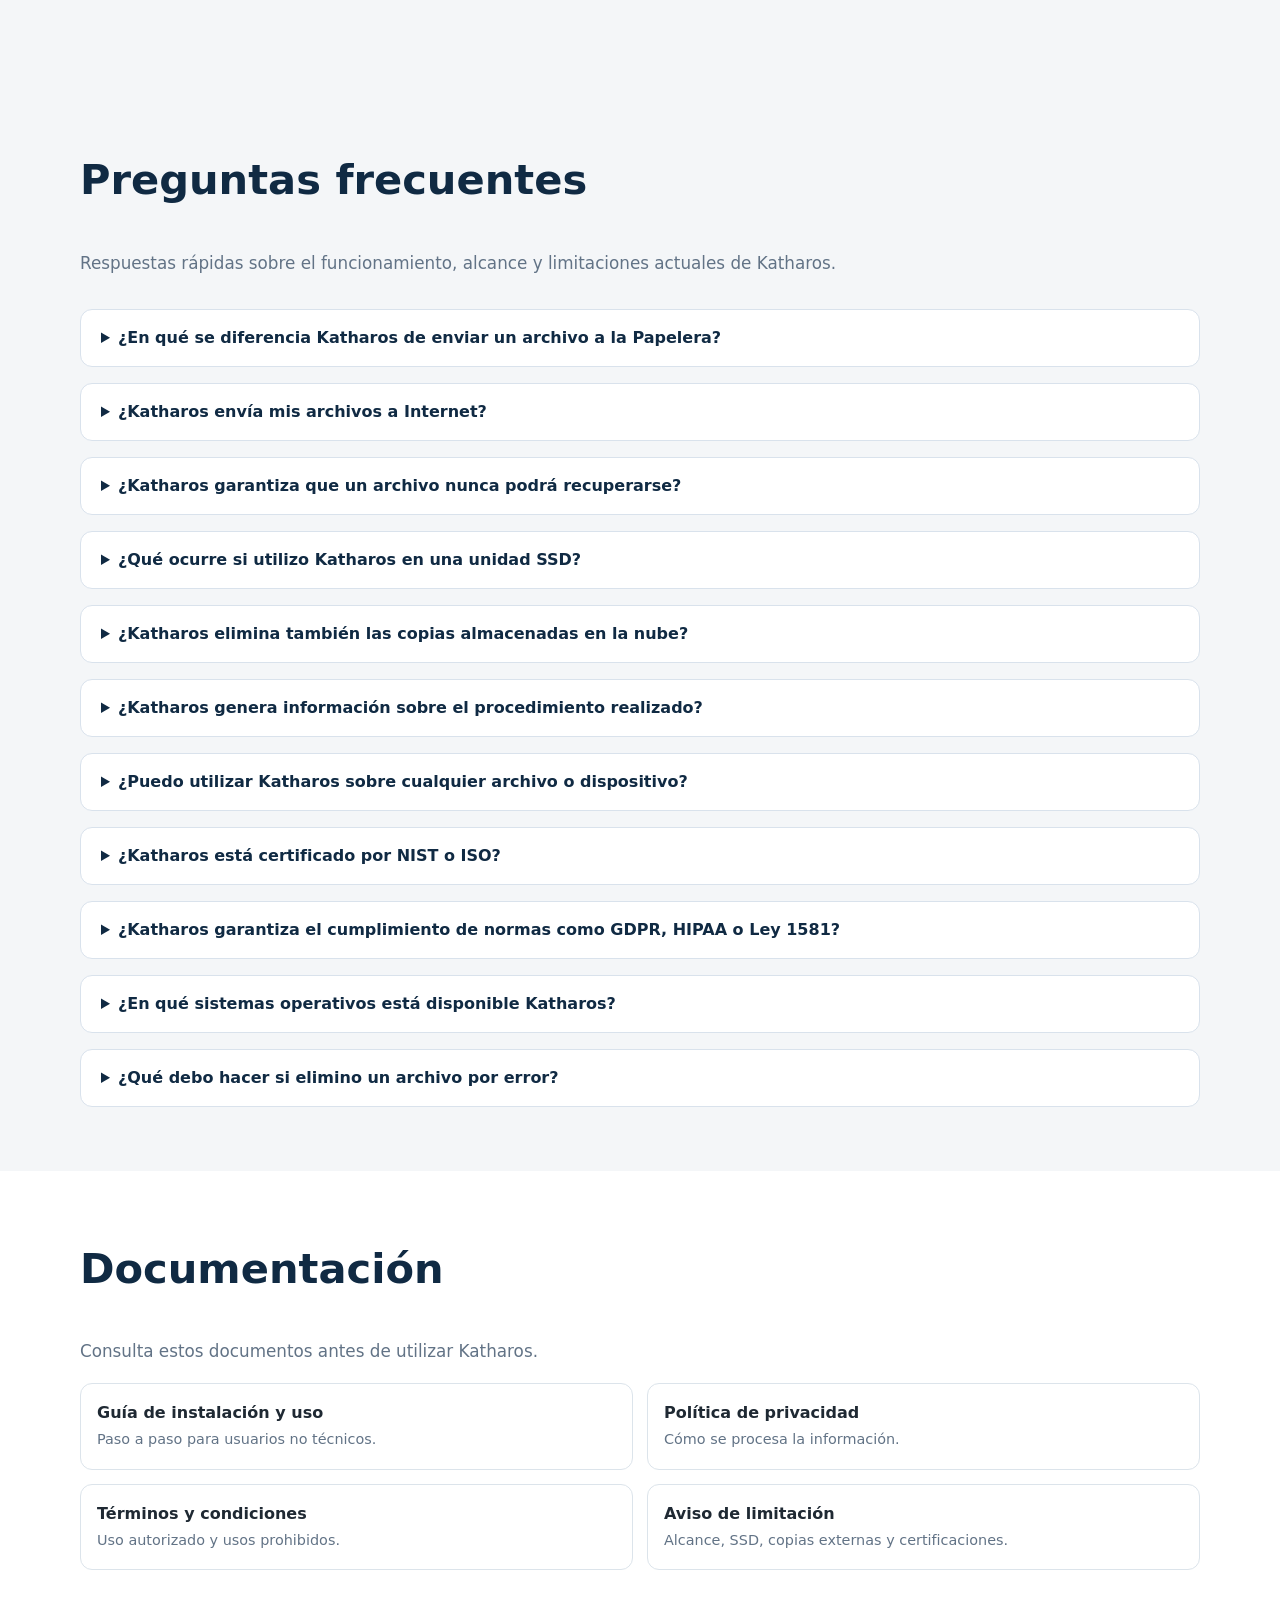
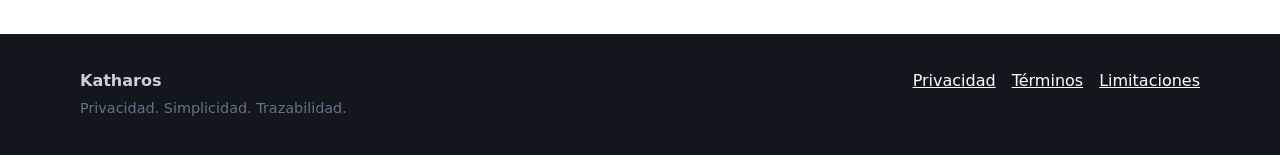
==== commit 8a07965d: "Preparar sección de descargas para Windows y macOS" ====
--- a/index.html
+++ b/index.html
@@ -88,17 +88,66 @@
   </section>
 
   <section id="descarga" class="section-alt">
-    <div class="container">
-      <div class="download-box">
-        <h2>Descargar Katharos MVP</h2>
-        <p><strong>Versión:</strong> v0.1.0 &nbsp;·&nbsp; <strong>Sistema:</strong> Windows</p>
-        <p><a class="btn btn-primary" href="#" aria-disabled="true" onclick="return false;">Descarga disponible próximamente</a></p>
-        <p>Cuando el equipo publique el release oficial, este botón se reemplazará por el enlace de descarga.</p>
-        <p><strong>SHA-256</strong></p>
-        <div class="hash">[INSERTAR HASH OFICIAL DEL RELEASE]</div>
-      </div>
-    </div>
-  </section>
+  <div class="container">
+
+    <h2>Descargas</h2>
+
+    <p class="lead">
+      Katharos se encuentra actualmente en fase MVP. Esta sección está preparada para publicar las versiones oficiales de Windows y macOS junto con sus mecanismos de verificación.
+    </p>
+
+    <div class="download-grid">
+
+      <article class="download-card">
+        <h3>Windows</h3>
+
+        <p>
+          Versión del MVP de Katharos desarrollada para sistemas Windows.
+        </p>
+
+        <p>
+          <strong>Estado:</strong> Versión en preparación
+        </p>
+
+        <a class="btn btn-primary" href="#" aria-disabled="true" onclick="return false;">
+          Descarga disponible próximamente
+        </a>
+
+        <div class="download-meta">
+          <p><strong>Versión:</strong> v0.1.0</p>
+          <p><strong>SHA-256:</strong> [INSERTAR HASH OFICIAL DEL RELEASE]</p>
+        </div>
+      </article>
+
+      <article class="download-card upcoming">
+        <h3>macOS</h3>
+
+        <p>
+          La versión de Katharos para macOS está prevista para la siguiente etapa de desarrollo del proyecto.
+        </p>
+
+        <p>
+          <strong>Estado:</strong> Próximamente
+        </p>
+
+        <button class="btn btn-primary" type="button" disabled>
+          Disponible próximamente
+        </button>
+
+        <div class="download-meta">
+          <p><strong>Formato previsto:</strong> .dmg</p>
+          <p><strong>SHA-256:</strong> Se publicará junto con el release oficial</p>
+        </div>
+      </article>
+
+    </div>
+
+    <p class="download-note">
+      Descarga Katharos únicamente desde los canales oficiales del proyecto. Cuando se publique un release, compara el hash SHA-256 del archivo descargado con el valor oficial antes de ejecutarlo.
+    </p>
+
+  </div>
+</section>
 <section id="faq" class="section-alt">
   <div class="container">
 
--- a/styles.css
+++ b/styles.css
@@ -66,4 +66,38 @@
   margin-top: 1rem;
   color: #20a36a;
   font-weight: 600;
+}.faq-list {
+  display: grid;
+  gap: 1rem;
+  margin-top: 2rem;
 }
+
+.faq-list details {
+  background: #ffffff;
+  border: 1px solid #d9e2ec;
+  border-radius: 12px;
+  padding: 1rem 1.25rem;
+}
+
+.faq-list summary {
+  cursor: pointer;
+  font-weight: 700;
+  color: #102a43;
+  line-height: 1.5;
+}
+
+.faq-list summary:focus-visible {
+  outline: 3px solid #1877f2;
+  outline-offset: 4px;
+  border-radius: 4px;
+}
+
+.faq-list details[open] summary {
+  margin-bottom: 0.75rem;
+}
+
+.faq-list p {
+  margin: 0;
+  color: #1f2933;
+  line-height: 1.7;
+}
